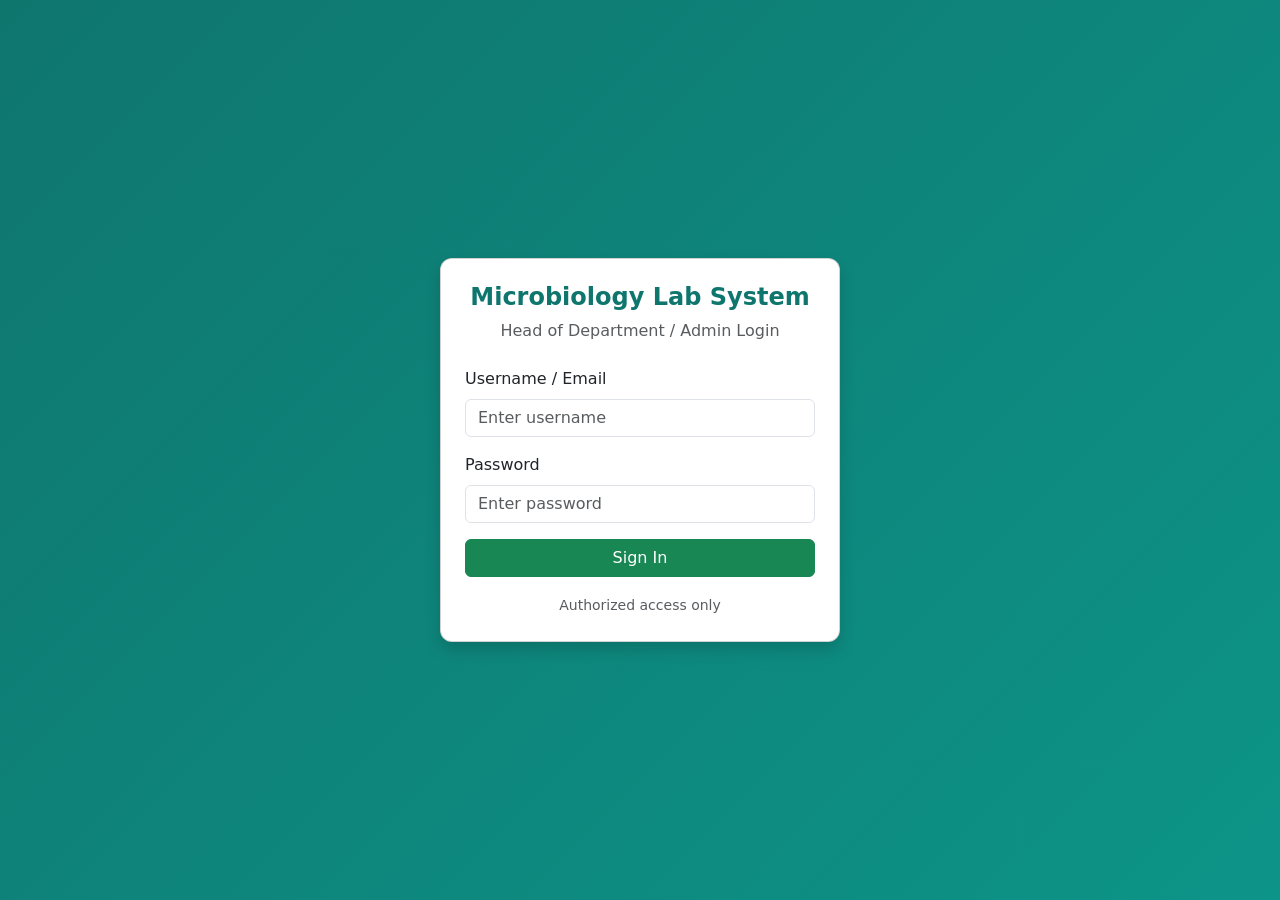
==== index.html @ f15043ea "initial commit - LRRS Project" ====
<!DOCTYPE html>
<html lang="en">
<head>
    <meta charset="utf-8">
    <meta name="viewport" content="width=device-width, initial-scale=1">
    <title>Sign In – Microbiology Lab System</title>

    <!-- Bootstrap CSS -->
    <link href="https://cdn.jsdelivr.net/npm/bootstrap@5.0.2/dist/css/bootstrap.min.css" rel="stylesheet">

    <style>
        body {
            background: linear-gradient(135deg, #0f766e, #0d9488);
            height: 100vh;
            display: flex;
            align-items: center;
            justify-content: center;
        }
        .login-card {
            width: 100%;
            max-width: 400px;
            border-radius: 12px;
        }
        .lab-title {
            color: #0f766e;
        }
    </style>
</head>
<body>

<div class="card shadow login-card">
    <div class="card-body p-4">

        <div class="text-center mb-4">
            <h4 class="lab-title fw-bold">Microbiology Lab System</h4>
            <p class="text-muted">Head of Department / Admin Login</p>
        </div>

        <form method="post" action="login.php">

            <div class="mb-3">
                <label class="form-label">Username / Email</label>
                <input type="text" class="form-control" placeholder="Enter username" required>
            </div>

            <div class="mb-3">
                <label class="form-label">Password</label>
                <input type="password" class="form-control" placeholder="Enter password" required>
            </div>

            <div class="d-grid mb-3">
                <button type="submit" class="btn btn-success">
                    Sign In
                </button>
            </div>

            <div class="text-center">
                <small class="text-muted">
                    Authorized access only
                </small>
            </div>

        </form>

    </div>
</div>

</body>
</html>
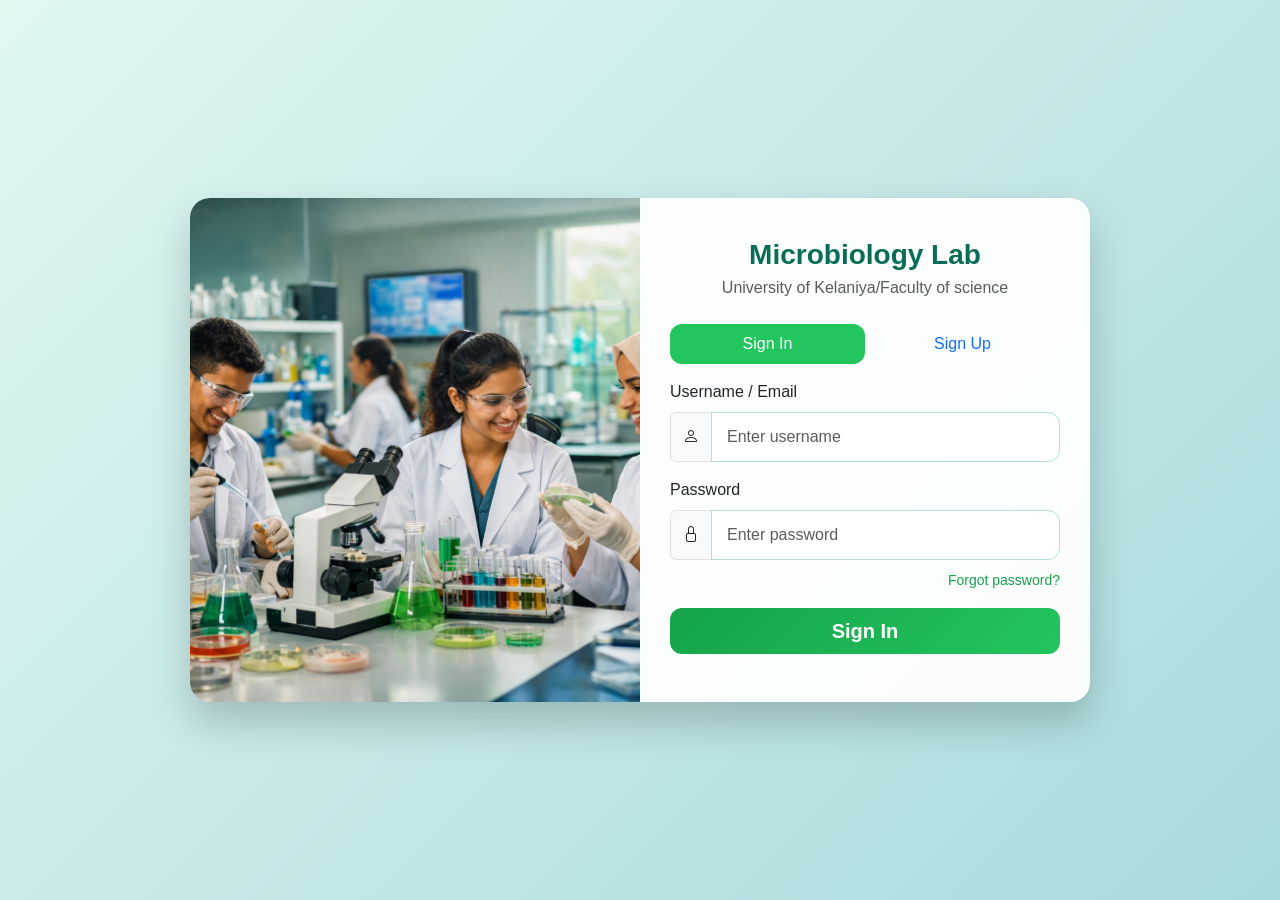
==== commit e18809c0: "architecture created" ====
--- a/index.html
+++ b/index.html
@@ -1,69 +1,209 @@
 <!DOCTYPE html>
 <html lang="en">
 <head>
-    <meta charset="utf-8">
-    <meta name="viewport" content="width=device-width, initial-scale=1">
-    <title>Sign In – Microbiology Lab System</title>
-
-    <!-- Bootstrap CSS -->
-    <link href="https://cdn.jsdelivr.net/npm/bootstrap@5.0.2/dist/css/bootstrap.min.css" rel="stylesheet">
-
-    <style>
-        body {
-            background: linear-gradient(135deg, #0f766e, #0d9488);
-            height: 100vh;
-            display: flex;
-            align-items: center;
-            justify-content: center;
-        }
-        .login-card {
-            width: 100%;
-            max-width: 400px;
-            border-radius: 12px;
-        }
-        .lab-title {
-            color: #0f766e;
-        }
-    </style>
+<meta charset="utf-8">
+<meta name="viewport" content="width=device-width, initial-scale=1">
+<title>Microbiology Lab System – Login</title>
+
+<!-- Bootstrap CSS -->
+<link href="https://cdn.jsdelivr.net/npm/bootstrap@5.3.2/dist/css/bootstrap.min.css" rel="stylesheet">
+<link href="https://cdn.jsdelivr.net/npm/bootstrap-icons/font/bootstrap-icons.css" rel="stylesheet">
+
+<style>
+/* --- Body Background --- */
+body {
+    min-height: 100vh;
+    background: linear-gradient(135deg, #e0f7f2, #a8dadc);
+    display: flex;
+    align-items: center;
+    justify-content: center;
+    font-family: "Segoe UI", sans-serif;
+    margin: 0;
+}
+
+/* --- Card --- */
+.auth-card {
+    max-width: 900px;
+    width: 100%;
+    border-radius: 20px;
+    overflow: hidden;
+    background: rgba(255, 255, 255, 0.95);
+    box-shadow: 0 20px 40px rgba(0,0,0,0.2);
+    display: flex;
+    flex-wrap: nowrap; /* keep left + right side aligned */
+}
+
+/* --- Left Image --- */
+.auth-card .left-image {
+    flex: 1 1 50%;
+    min-width: 50%;
+}
+.auth-card .left-image img {
+    width: 100%;
+    height: 100%;
+    object-fit: cover; /* image fills container without stretching */
+}
+
+/* --- Right Form --- */
+.auth-form {
+    flex: 1 1 50%;
+    padding: 40px 30px;
+    display: flex;
+    flex-direction: column;
+    justify-content: center;
+}
+
+/* --- Form Controls --- */
+.form-control {
+    border-radius: 12px;
+    border: 1px solid #b2dfdb;
+    padding: 12px 15px;
+}
+
+/* --- Buttons --- */
+.btn-success {
+    border-radius: 12px;
+    background: linear-gradient(135deg, #16a34a, #22c55e);
+    border: none;
+    font-weight: 600;
+    transition: 0.3s;
+}
+.btn-success:hover {
+    opacity: 0.9;
+}
+
+/* --- Brand --- */
+.brand {
+    color: #086d57;
+}
+
+/* --- Tabs --- */
+.nav-pills .nav-link {
+    border-radius: 12px;
+    transition: 0.3s;
+}
+.nav-pills .nav-link.active {
+    background: #22c55e;
+    color: #fff;
+}
+
+/* --- Links --- */
+a {
+    text-decoration: none;
+    color: #16a34a;
+}
+a:hover {
+    text-decoration: underline;
+}
+
+/* --- Responsive --- */
+@media (max-width: 768px) {
+    .auth-card {
+        flex-direction: column;
+    }
+    .auth-card .left-image img {
+        height: 200px;
+    }
+}
+</style>
 </head>
 <body>
 
-<div class="card shadow login-card">
-    <div class="card-body p-4">
-
-        <div class="text-center mb-4">
-            <h4 class="lab-title fw-bold">Microbiology Lab System</h4>
-            <p class="text-muted">Head of Department / Admin Login</p>
+<div class="auth-card">
+
+    <!-- Left Image -->
+    <div class="left-image d-none d-md-block">
+        <img src="./resources/signin.png" alt="Lab Image">
+    </div>
+
+    <!-- Right Form -->
+    <div class="auth-form">
+
+        <h3 class="brand fw-bold text-center mb-1">
+            <i class="bi bi-flask"></i> Microbiology Lab
+        </h3>
+        <p class="text-center text-muted mb-4">
+            University of Kelaniya/Faculty of science
+        </p>
+
+        <!-- Tabs -->
+        <ul class="nav nav-pills nav-justified mb-3">
+            <li class="nav-item">
+                <button class="nav-link active" data-bs-toggle="pill" data-bs-target="#login">Sign In</button>
+            </li>
+            <li class="nav-item">
+                <button class="nav-link" data-bs-toggle="pill" data-bs-target="#register">Sign Up</button>
+            </li>
+        </ul>
+
+        <div class="tab-content">
+
+            <!-- LOGIN -->
+            <div class="tab-pane fade show active" id="login">
+                <form action="login.php" method="post">
+
+                    <div class="mb-3">
+                        <label class="form-label">Username / Email</label>
+                        <div class="input-group">
+                            <span class="input-group-text"><i class="bi bi-person"></i></span>
+                            <input type="text" class="form-control" placeholder="Enter username" required>
+                        </div>
+                    </div>
+
+                    <div class="mb-2">
+                        <label class="form-label">Password</label>
+                        <div class="input-group">
+                            <span class="input-group-text"><i class="bi bi-lock"></i></span>
+                            <input type="password" class="form-control" placeholder="Enter password" required>
+                        </div>
+                    </div>
+
+                    <div class="text-end mb-3">
+                        <a href="forgot-password.php" class="small">Forgot password?</a>
+                    </div>
+
+                    <div class="d-grid mb-2">
+                        <button class="btn btn-success btn-lg">Sign In</button>
+                    </div>
+
+                </form>
+            </div>
+
+            <!-- REGISTER -->
+            <div class="tab-pane fade" id="register">
+                <form action="register.php" method="post">
+
+                    <div class="mb-3">
+                        <label class="form-label">Full Name</label>
+                        <input type="text" class="form-control" placeholder="Enter full name" required>
+                    </div>
+
+                    <div class="mb-3">
+                        <label class="form-label">Email</label>
+                        <input type="email" class="form-control" placeholder="Enter email" required>
+                    </div>
+
+                    <div class="mb-3">
+                        <label class="form-label">Password</label>
+                        <input type="password" class="form-control" placeholder="Create password" required>
+                    </div>
+
+                    <div class="d-grid mb-2">
+                        <button class="btn btn-success btn-lg">Create Account</button>
+                    </div>
+
+                    <p class="text-muted text-center mt-3 small">
+                        Admin approval required before access
+                    </p>
+
+                </form>
+            </div>
+
         </div>
-
-        <form method="post" action="login.php">
-
-            <div class="mb-3">
-                <label class="form-label">Username / Email</label>
-                <input type="text" class="form-control" placeholder="Enter username" required>
-            </div>
-
-            <div class="mb-3">
-                <label class="form-label">Password</label>
-                <input type="password" class="form-control" placeholder="Enter password" required>
-            </div>
-
-            <div class="d-grid mb-3">
-                <button type="submit" class="btn btn-success">
-                    Sign In
-                </button>
-            </div>
-
-            <div class="text-center">
-                <small class="text-muted">
-                    Authorized access only
-                </small>
-            </div>
-
-        </form>
 
     </div>
 </div>
 
+<script src="https://cdn.jsdelivr.net/npm/bootstrap@5.3.2/dist/js/bootstrap.bundle.min.js"></script>
 </body>
 </html>
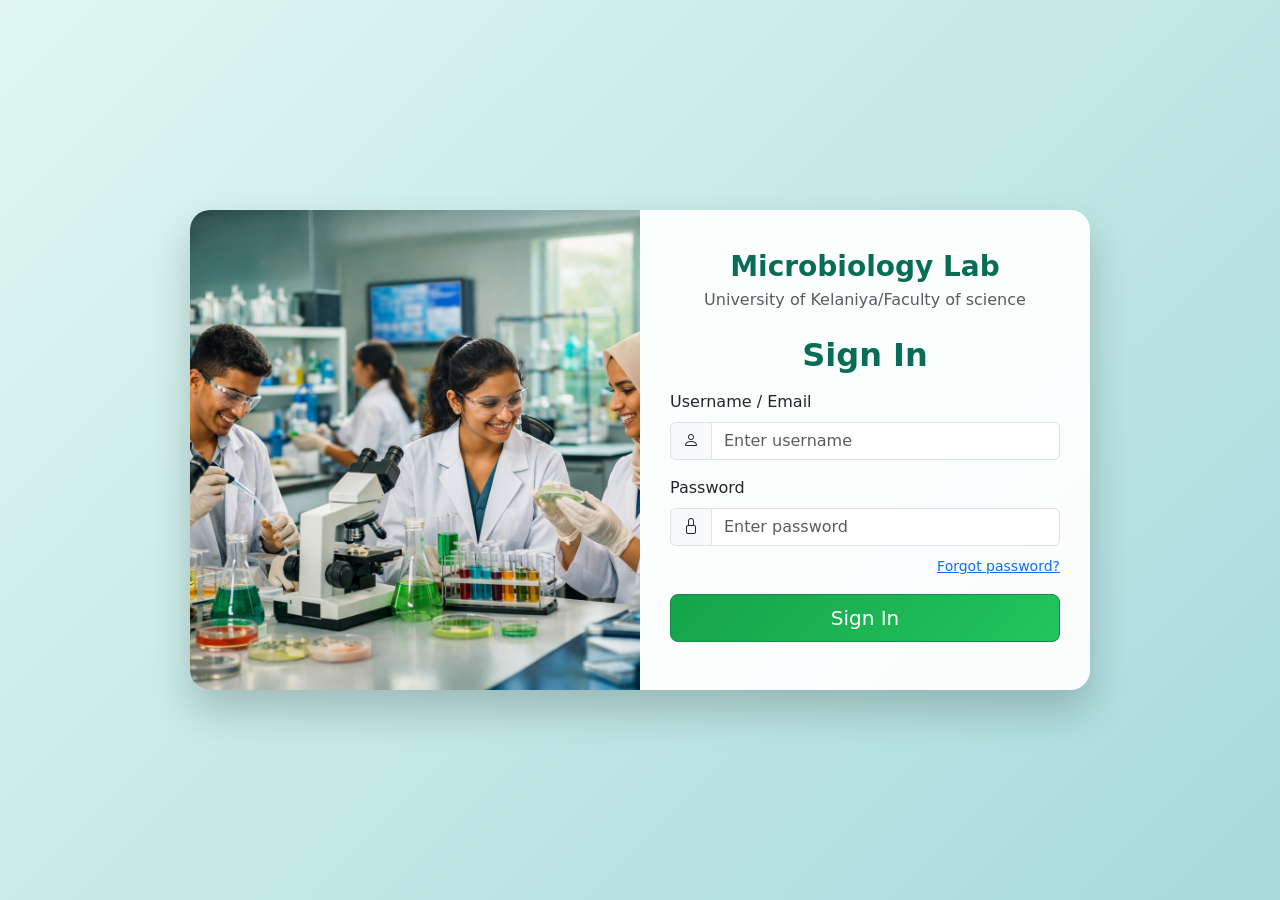
==== commit 47d316f4: "add signup ,add style.css" ====
--- a/index.html
+++ b/index.html
@@ -3,109 +3,13 @@
 <head>
 <meta charset="utf-8">
 <meta name="viewport" content="width=device-width, initial-scale=1">
-<title>Microbiology Lab System – Login</title>
+<title>Microbiology Lab System - Login</title>
 
+<link rel="stylesheet" href="./assets/style.css">
 <!-- Bootstrap CSS -->
 <link href="https://cdn.jsdelivr.net/npm/bootstrap@5.3.2/dist/css/bootstrap.min.css" rel="stylesheet">
 <link href="https://cdn.jsdelivr.net/npm/bootstrap-icons/font/bootstrap-icons.css" rel="stylesheet">
 
-<style>
-/* --- Body Background --- */
-body {
-    min-height: 100vh;
-    background: linear-gradient(135deg, #e0f7f2, #a8dadc);
-    display: flex;
-    align-items: center;
-    justify-content: center;
-    font-family: "Segoe UI", sans-serif;
-    margin: 0;
-}
-
-/* --- Card --- */
-.auth-card {
-    max-width: 900px;
-    width: 100%;
-    border-radius: 20px;
-    overflow: hidden;
-    background: rgba(255, 255, 255, 0.95);
-    box-shadow: 0 20px 40px rgba(0,0,0,0.2);
-    display: flex;
-    flex-wrap: nowrap; /* keep left + right side aligned */
-}
-
-/* --- Left Image --- */
-.auth-card .left-image {
-    flex: 1 1 50%;
-    min-width: 50%;
-}
-.auth-card .left-image img {
-    width: 100%;
-    height: 100%;
-    object-fit: cover; /* image fills container without stretching */
-}
-
-/* --- Right Form --- */
-.auth-form {
-    flex: 1 1 50%;
-    padding: 40px 30px;
-    display: flex;
-    flex-direction: column;
-    justify-content: center;
-}
-
-/* --- Form Controls --- */
-.form-control {
-    border-radius: 12px;
-    border: 1px solid #b2dfdb;
-    padding: 12px 15px;
-}
-
-/* --- Buttons --- */
-.btn-success {
-    border-radius: 12px;
-    background: linear-gradient(135deg, #16a34a, #22c55e);
-    border: none;
-    font-weight: 600;
-    transition: 0.3s;
-}
-.btn-success:hover {
-    opacity: 0.9;
-}
-
-/* --- Brand --- */
-.brand {
-    color: #086d57;
-}
-
-/* --- Tabs --- */
-.nav-pills .nav-link {
-    border-radius: 12px;
-    transition: 0.3s;
-}
-.nav-pills .nav-link.active {
-    background: #22c55e;
-    color: #fff;
-}
-
-/* --- Links --- */
-a {
-    text-decoration: none;
-    color: #16a34a;
-}
-a:hover {
-    text-decoration: underline;
-}
-
-/* --- Responsive --- */
-@media (max-width: 768px) {
-    .auth-card {
-        flex-direction: column;
-    }
-    .auth-card .left-image img {
-        height: 200px;
-    }
-}
-</style>
 </head>
 <body>
 
@@ -126,15 +30,9 @@
             University of Kelaniya/Faculty of science
         </p>
 
-        <!-- Tabs -->
-        <ul class="nav nav-pills nav-justified mb-3">
-            <li class="nav-item">
-                <button class="nav-link active" data-bs-toggle="pill" data-bs-target="#login">Sign In</button>
-            </li>
-            <li class="nav-item">
-                <button class="nav-link" data-bs-toggle="pill" data-bs-target="#register">Sign Up</button>
-            </li>
-        </ul>
+
+          <h2 class="brand text-center fw-bold mb-3">Sign In</h2>
+      
 
         <div class="tab-content">
 
@@ -170,7 +68,7 @@
             </div>
 
             <!-- REGISTER -->
-            <div class="tab-pane fade" id="register">
+            <!-- <div class="tab-pane fade" id="register">
                 <form action="register.php" method="post">
 
                     <div class="mb-3">
@@ -197,7 +95,7 @@
                     </p>
 
                 </form>
-            </div>
+            </div> -->
 
         </div>
 
--- a/assets/style.css
+++ b/assets/style.css
@@ -0,0 +1,94 @@
+body {
+    min-height: 100vh;
+    background: linear-gradient(135deg, #e0f7f2, #a8dadc);
+    display: flex;
+    align-items: center;
+    justify-content: center;
+    font-family: "Segoe UI", sans-serif;
+    margin: 0;
+}
+
+/* --- Card --- */
+.auth-card {
+    max-width: 900px;
+    width: 100%;
+    border-radius: 20px;
+    overflow: hidden;
+    background: rgba(255, 255, 255, 0.95);
+    box-shadow: 0 20px 40px rgba(0,0,0,0.2);
+    display: flex;
+    flex-wrap: nowrap; /* keep left + right side aligned */
+}
+
+/* --- Left Image --- */
+.auth-card .left-image {
+    flex: 1 1 50%;
+    min-width: 50%;
+}
+.auth-card .left-image img {
+    width: 100%;
+    height: 100%;
+    object-fit: cover; /* image fills container without stretching */
+}
+
+/* --- Right Form --- */
+.auth-form {
+    flex: 1 1 50%;
+    padding: 40px 30px;
+    display: flex;
+    flex-direction: column;
+    justify-content: center;
+}
+
+/* --- Form Controls --- */
+.form-control {
+    border-radius: 12px;
+    border: 1px solid #b2dfdb;
+    padding: 12px 15px;
+}
+
+/* --- Buttons --- */
+.btn-success {
+    border-radius: 12px;
+    background: linear-gradient(135deg, #16a34a, #22c55e);
+    border: none;
+    font-weight: 600;
+    transition: 0.3s;
+}
+.btn-success:hover {
+    opacity: 0.9;
+}
+
+/* --- Brand --- */
+.brand {
+    color: #086d57;
+}
+
+/* --- Tabs --- */
+.nav-pills .nav-link {
+    border-radius: 12px;
+    transition: 0.3s;
+}
+.nav-pills .nav-link.active {
+    background: #22c55e;
+    color: #fff;
+}
+
+/* --- Links --- */
+a {
+    text-decoration: none;
+    color: #16a34a;
+}
+a:hover {
+    text-decoration: underline;
+}
+
+/* --- Responsive --- */
+@media (max-width: 768px) {
+    .auth-card {
+        flex-direction: column;
+    }
+    .auth-card .left-image img {
+        height: 200px;
+    }
+}
